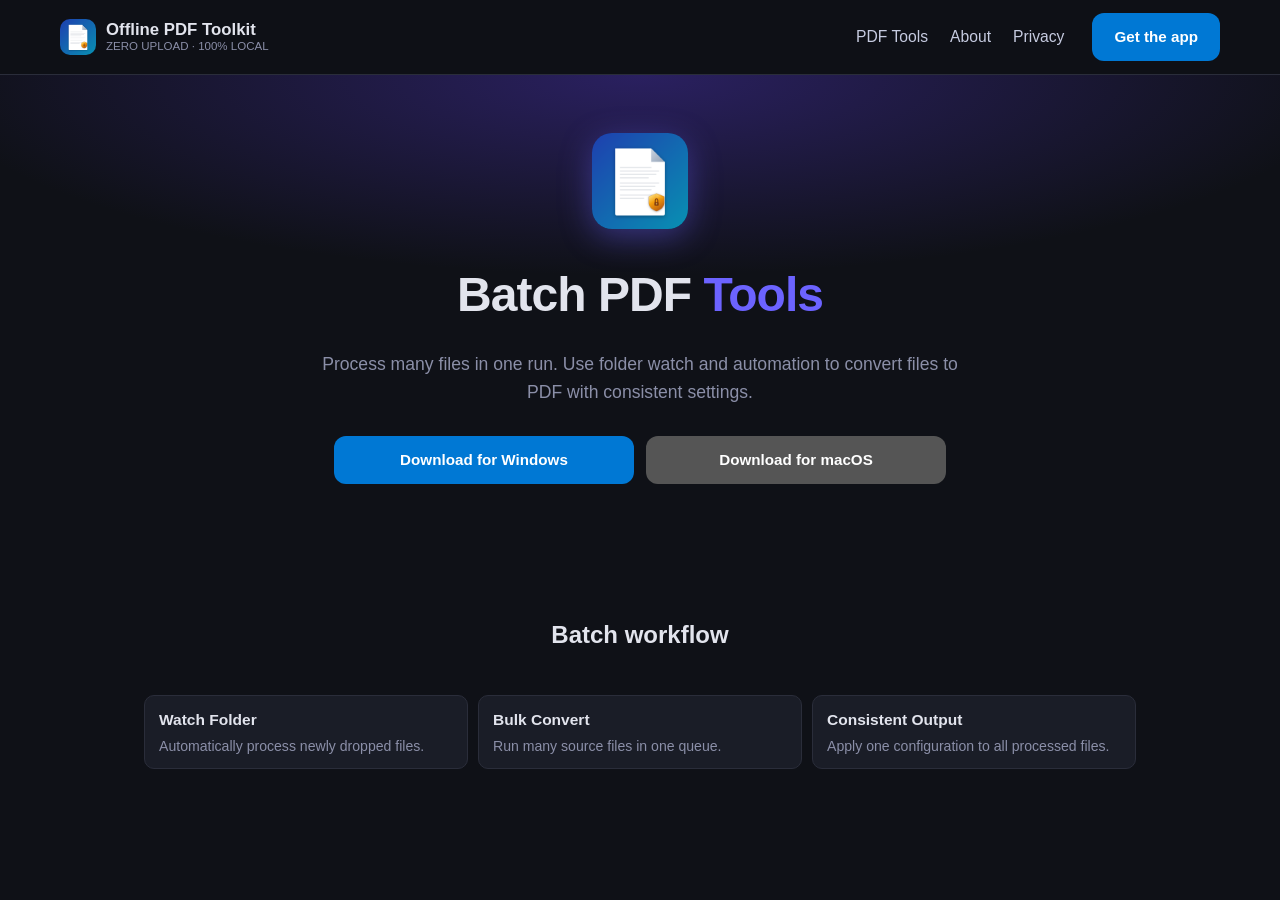
==== batch-pdf-tools/index.html @ 5101f6ba "Up to date" ====
<!DOCTYPE html>
<html lang="en">
<head>
  <meta charset="UTF-8" />
  <meta name="viewport" content="width=device-width, initial-scale=1.0" />
  <title>Batch PDF Tools Offline | Auto Convert and Bulk Processing</title>
  <meta name="description" content="Run batch PDF workflows offline. Watch folders, auto convert files, and process large document sets locally with consistent output settings." />
  <meta name="robots" content="index, follow, max-image-preview:large" />
  <link rel="canonical" href="https://offlinepdf.app/batch-pdf-tools/" />
  <link rel="alternate" hreflang="en" href="https://offlinepdf.app/batch-pdf-tools/" />
  <link rel="alternate" hreflang="x-default" href="https://offlinepdf.app/batch-pdf-tools/" />
  <meta property="og:type" content="website" />
  <meta property="og:title" content="Batch PDF Tools Offline" />
  <meta property="og:description" content="Automate bulk PDF workflows with local processing and folder watch." />
  <meta property="og:url" content="https://offlinepdf.app/batch-pdf-tools/" />
  <meta property="og:image" content="https://offlinepdf.app/assets/screenshots/pic-raw-1.png" />
  <link rel="icon" href="../assets/icon.png" />
  <link rel="stylesheet" href="../assets/style.css" />
</head>
<body>
  <header class="site-header"><div class="site-header__inner"><a class="brand" href="/"><img src="../assets/icon.png" alt="Offline PDF Toolkit" /><span class="brand__text"><strong>Offline PDF Toolkit</strong><small>ZERO UPLOAD · 100% LOCAL</small></span></a><nav class="nav-links"><a href="../#tools">PDF Tools</a><a href="../support/">About</a><a href="../privacy/">Privacy</a></nav><a class="btn btn--win header-cta smart-store-link" href="https://apps.microsoft.com/detail/9N2R3LXXJN6P" data-win-url="https://apps.microsoft.com/detail/9N2R3LXXJN6P" data-mac-url="https://apps.apple.com/app/offline-pdf-toolkit/id6761170707" target="_blank" rel="noopener noreferrer">Get the app</a></div></header>
  <section class="hero"><img class="hero__icon" src="../assets/icon.png" alt="Offline PDF Toolkit icon" loading="lazy" /><h1 class="hero__title">Batch PDF <span>Tools</span></h1><p class="hero__sub">Process many files in one run. Use folder watch and automation to convert files to PDF with consistent settings.</p><div class="download-group" id="download"><a class="btn btn--win" href="https://apps.microsoft.com/detail/9N2R3LXXJN6P" target="_blank" rel="noopener noreferrer">Download for Windows</a><a class="btn btn--mac" href="https://apps.apple.com/app/offline-pdf-toolkit/id6761170707" target="_blank" rel="noopener noreferrer">Download for macOS</a></div></section>
  <section class="section"><h2 class="section__title">Batch workflow</h2><div class="tools-grid"><article class="tool-item"><h4>Watch Folder</h4><p>Automatically process newly dropped files.</p></article><article class="tool-item"><h4>Bulk Convert</h4><p>Run many source files in one queue.</p></article><article class="tool-item"><h4>Consistent Output</h4><p>Apply one configuration to all processed files.</p></article></div></section>
</body>
</html>
---- assets/style.css ----
*, *::before, *::after { box-sizing: border-box; margin: 0; padding: 0; }

:root {
  --bg:        #0f1117;
  --surface:   #1a1d27;
  --border:    #2a2d3a;
  --accent:    #6c63ff;
  --accent-h:  #5a52e0;
  --text:      #e2e4ed;
  --muted:     #8b8fa8;
  --win:       #0078d4;
  --mac:       #555;
  --linux:     #e95420;
  --coffee:    #ff5e5b;
}

html { scroll-behavior: smooth; }

body {
  font-family: -apple-system, BlinkMacSystemFont, 'Segoe UI', Roboto, sans-serif;
  background: var(--bg);
  color: var(--text);
  line-height: 1.6;
  min-height: 100vh;
}

a { color: inherit; }

.site-header {
  position: sticky;
  top: 0;
  z-index: 50;
  border-bottom: 1px solid var(--border);
  background: rgba(15, 17, 23, 0.92);
  backdrop-filter: blur(8px);
}

.site-header__inner {
  max-width: 1200px;
  margin: 0 auto;
  height: 74px;
  padding: 0 20px;
  display: flex;
  align-items: center;
  gap: 18px;
}

.brand {
  display: flex;
  align-items: center;
  gap: 10px;
  text-decoration: none;
}

.brand img {
  width: 36px;
  height: 36px;
  border-radius: 10px;
}

.brand__text {
  display: grid;
  line-height: 1.12;
}

.brand__text strong {
  font-size: 1.05rem;
}

.brand__text small {
  font-size: 0.72rem;
  color: var(--muted);
}

.nav-links {
  margin-left: auto;
  display: flex;
  align-items: center;
  gap: 22px;
}

.nav-links a {
  text-decoration: none;
  color: #c6cbe0;
  font-size: 0.98rem;
}

.header-cta {
  margin-left: 10px;
  width: auto;
  padding: 10px 16px;
}

/* ── Hero ───────────────────────────────────────────────── */
.hero {
  display: flex;
  flex-direction: column;
  align-items: center;
  text-align: center;
  padding: 58px 24px 52px;
  background: radial-gradient(ellipse 80% 60% at 50% 0%, #2a2060 0%, transparent 70%);
}

.hero__icon {
  width: 96px;
  height: 96px;
  border-radius: 20px;
  margin-bottom: 28px;
  box-shadow: 0 8px 32px rgba(108, 99, 255, 0.4);
}

.hero__title {
  font-size: clamp(2rem, 5vw, 3rem);
  font-weight: 700;
  letter-spacing: -0.02em;
  margin-bottom: 16px;
}

.hero__title span { color: var(--accent); }

.hero__sub {
  font-size: 1.1rem;
  color: var(--muted);
  max-width: 640px;
  margin-bottom: 30px;
}

/* ── Download buttons ───────────────────────────────────── */
.download-group {
  display: flex;
  flex-wrap: wrap;
  gap: 12px;
  justify-content: center;
  margin-bottom: 16px;
}

.download-group .btn {
  width: 300px;
  justify-content: center;
  white-space: nowrap;
}

.btn {
  display: inline-flex;
  align-items: center;
  gap: 8px;
  padding: 12px 22px;
  border-radius: 12px;
  font-size: 0.95rem;
  font-weight: 600;
  text-decoration: none;
  transition: opacity 0.15s, transform 0.15s;
  border: none;
  cursor: pointer;
}

.btn:hover { opacity: 0.85; transform: translateY(-1px); }
.btn:active { transform: translateY(0); }

.btn--win   { background: var(--win);    color: #fff; }
.btn--mac   { background: var(--mac);    color: #fff; }
.btn--linux { background: var(--linux);  color: #fff; }
.btn--coffee { background: var(--coffee); color: #fff; }
.btn--ghost {
  background: transparent;
  color: var(--muted);
  border: 1px solid var(--border);
}

.btn svg { flex-shrink: 0; }

.download-note {
  font-size: 0.82rem;
  color: var(--muted);
}

.hero__chips {
  margin-top: 14px;
  display: flex;
  flex-wrap: wrap;
  gap: 8px;
  justify-content: center;
}

.chip {
  border: 1px solid var(--border);
  background: rgba(255, 255, 255, 0.03);
  border-radius: 999px;
  padding: 6px 12px;
  font-size: 0.78rem;
  color: #c6cbe0;
}

/* ── Features ───────────────────────────────────────────── */
.section {
  max-width: 1040px;
  margin: 0 auto;
  padding: 64px 24px;
}

.section--tight { padding-top: 30px; padding-bottom: 20px; }

.section__title {
  font-size: 1.5rem;
  font-weight: 700;
  text-align: center;
  margin-bottom: 40px;
}

.section__sub {
  max-width: 720px;
  margin: -24px auto 28px;
  text-align: center;
  color: var(--muted);
}

.tool-group-title {
  font-size: 1.05rem;
  margin: 16px 0 12px;
  color: #cfd5ea;
}

.tools-grid {
  display: grid;
  grid-template-columns: repeat(3, minmax(0, 1fr));
  gap: 10px;
}

.tool-item {
  border: 1px solid var(--border);
  background: var(--surface);
  border-radius: 10px;
  padding: 12px 14px;
  transition: transform 0.16s ease, border-color 0.16s ease, box-shadow 0.16s ease;
}

.tool-item:hover {
  transform: translateY(-2px);
  border-color: #3e4660;
  box-shadow: 0 8px 20px rgba(34, 76, 170, 0.18);
}

.tool-item h4 {
  font-size: 0.97rem;
  font-weight: 650;
  margin-bottom: 3px;
  display: flex;
  align-items: center;
  gap: 8px;
}

.tool-icon {
  display: inline-flex;
  align-items: center;
  justify-content: center;
  width: 22px;
  height: 22px;
  border-radius: 7px;
  font-size: 0.82rem;
  background: linear-gradient(145deg, #2a3350 0%, #212838 100%);
  color: #dce4ff;
  border: 1px solid #445072;
  flex: 0 0 22px;
  box-shadow: inset 0 1px 0 rgba(255, 255, 255, 0.08);
  transition: transform 0.16s ease, box-shadow 0.16s ease, border-color 0.16s ease;
}

.tool-item:hover .tool-icon {
  transform: translateY(-1px);
  border-color: #5f74ad;
  box-shadow:
    inset 0 1px 0 rgba(255, 255, 255, 0.16),
    0 4px 14px rgba(95, 116, 173, 0.35);
}

.tool-item p {
  font-size: 0.88rem;
  color: var(--muted);
  line-height: 1.45;
}


.privacy-strip {
  display: grid;
  grid-template-columns: repeat(3, minmax(0, 1fr));
  gap: 10px;
}

.privacy-item {
  border: 1px solid var(--border);
  background: var(--surface);
  border-radius: 10px;
  padding: 12px 14px;
}

.privacy-item strong {
  display: block;
  font-size: 0.95rem;
  margin-bottom: 3px;
}

.privacy-item span {
  color: var(--muted);
  font-size: 0.88rem;
}

.highlights {
  display: grid;
  gap: 12px;
}

.highlight {
  border: 1px solid var(--border);
  background: var(--surface);
  border-radius: 12px;
  padding: 14px 16px;
  display: grid;
  gap: 4px;
}

.highlight span {
  color: var(--muted);
  font-size: 0.92rem;
}

.shots {
  display: grid;
  grid-template-columns: repeat(5, minmax(0, 1fr));
  gap: 10px;
}

.shots img {
  width: 100%;
  height: 170px;
  object-fit: cover;
  border-radius: 10px;
  border: 1px solid var(--border);
  background: #0b0d12;
}

.shots a { display: block; line-height: 0; border-radius: 10px; }
.shots a:hover img { border-color: #4b5164; }
.shots a:focus-visible { outline: 2px solid var(--accent); outline-offset: 2px; }

.lightbox {
  position: fixed;
  inset: 0;
  background: rgba(10, 12, 18, 0.9);
  display: none;
  align-items: center;
  justify-content: center;
  padding: 24px;
  z-index: 9999;
}

.lightbox.is-open { display: flex; }

.lightbox img {
  max-width: min(1200px, 95vw);
  max-height: 90vh;
  object-fit: contain;
  border-radius: 10px;
  border: 1px solid #3b4154;
  box-shadow: 0 18px 60px rgba(0, 0, 0, 0.45);
}

.lightbox__close {
  position: absolute;
  top: 16px;
  right: 16px;
  width: 40px;
  height: 40px;
  border-radius: 999px;
  border: 1px solid #3b4154;
  background: rgba(20, 24, 34, 0.9);
  color: #e2e4ed;
  font-size: 24px;
  line-height: 1;
  cursor: pointer;
}

.proof {
  display: grid;
  gap: 12px;
  grid-template-columns: repeat(3, minmax(0, 1fr));
}

.proof__item {
  border: 1px solid var(--border);
  background: var(--surface);
  border-radius: 12px;
  padding: 14px 16px;
  display: grid;
  gap: 4px;
}

.proof__item span {
  color: var(--muted);
  font-size: 0.92rem;
}

.faq {
  display: grid;
  gap: 12px;
}

.faq details {
  border: 1px solid var(--border);
  background: var(--surface);
  border-radius: 12px;
  padding: 12px 14px;
}

.faq summary {
  cursor: pointer;
  font-weight: 600;
}

.faq p {
  margin-top: 8px;
  color: var(--muted);
}

.cta-final {
  text-align: center;
}

.cta-final p {
  color: var(--muted);
  margin-top: -20px;
  margin-bottom: 20px;
}

/* ── Download table ─────────────────────────────────────── */
.table-wrap { overflow-x: auto; }

table {
  width: 100%;
  border-collapse: collapse;
  font-size: 0.92rem;
}

th {
  text-align: left;
  padding: 10px 16px;
  color: var(--muted);
  font-weight: 500;
  border-bottom: 1px solid var(--border);
}

td {
  padding: 14px 16px;
  border-bottom: 1px solid var(--border);
  vertical-align: middle;
}

tr:last-child td { border-bottom: none; }

td code {
  background: #252836;
  padding: 2px 8px;
  border-radius: 5px;
  font-size: 0.85rem;
  font-family: 'Fira Code', 'Cascadia Code', monospace;
}

/* ── Support ────────────────────────────────────────────── */
.support {
  text-align: center;
  padding: 60px 24px;
  background: var(--surface);
  border-top: 1px solid var(--border);
}

.support p { color: var(--muted); margin-bottom: 20px; }

/* ── Footer ─────────────────────────────────────────────── */
footer {
  text-align: center;
  padding: 24px;
  font-size: 0.82rem;
  color: var(--muted);
  border-top: 1px solid var(--border);
}

footer a { color: var(--muted); text-decoration: underline; }

/* ── Divider ─────────────────────────────────────────────── */
hr { border: none; border-top: 1px solid var(--border); }

@media (max-width: 900px) {
  .brand__text small { display: none; }
  .nav-links { gap: 14px; }
}

@media (max-width: 700px) {
  .site-header__inner { height: 64px; padding: 0 14px; }
  .brand__text strong { font-size: 0.95rem; }
  .nav-links a { display: none; }
  .header-cta { margin-left: auto; }
  .tools-grid { grid-template-columns: repeat(2, minmax(0, 1fr)); }
  .privacy-strip { grid-template-columns: 1fr; }
}

@media (max-width: 480px) {
  .btn { width: 100%; justify-content: center; }
  .download-group { flex-direction: column; align-items: center; }
  .hero { padding-top: 56px; }
  .shots { grid-template-columns: 1fr 1fr; }
  .shots img { height: 120px; }
  .proof { grid-template-columns: 1fr; }
  .tools-grid { grid-template-columns: 1fr; }
  .privacy-strip { grid-template-columns: 1fr; }
}
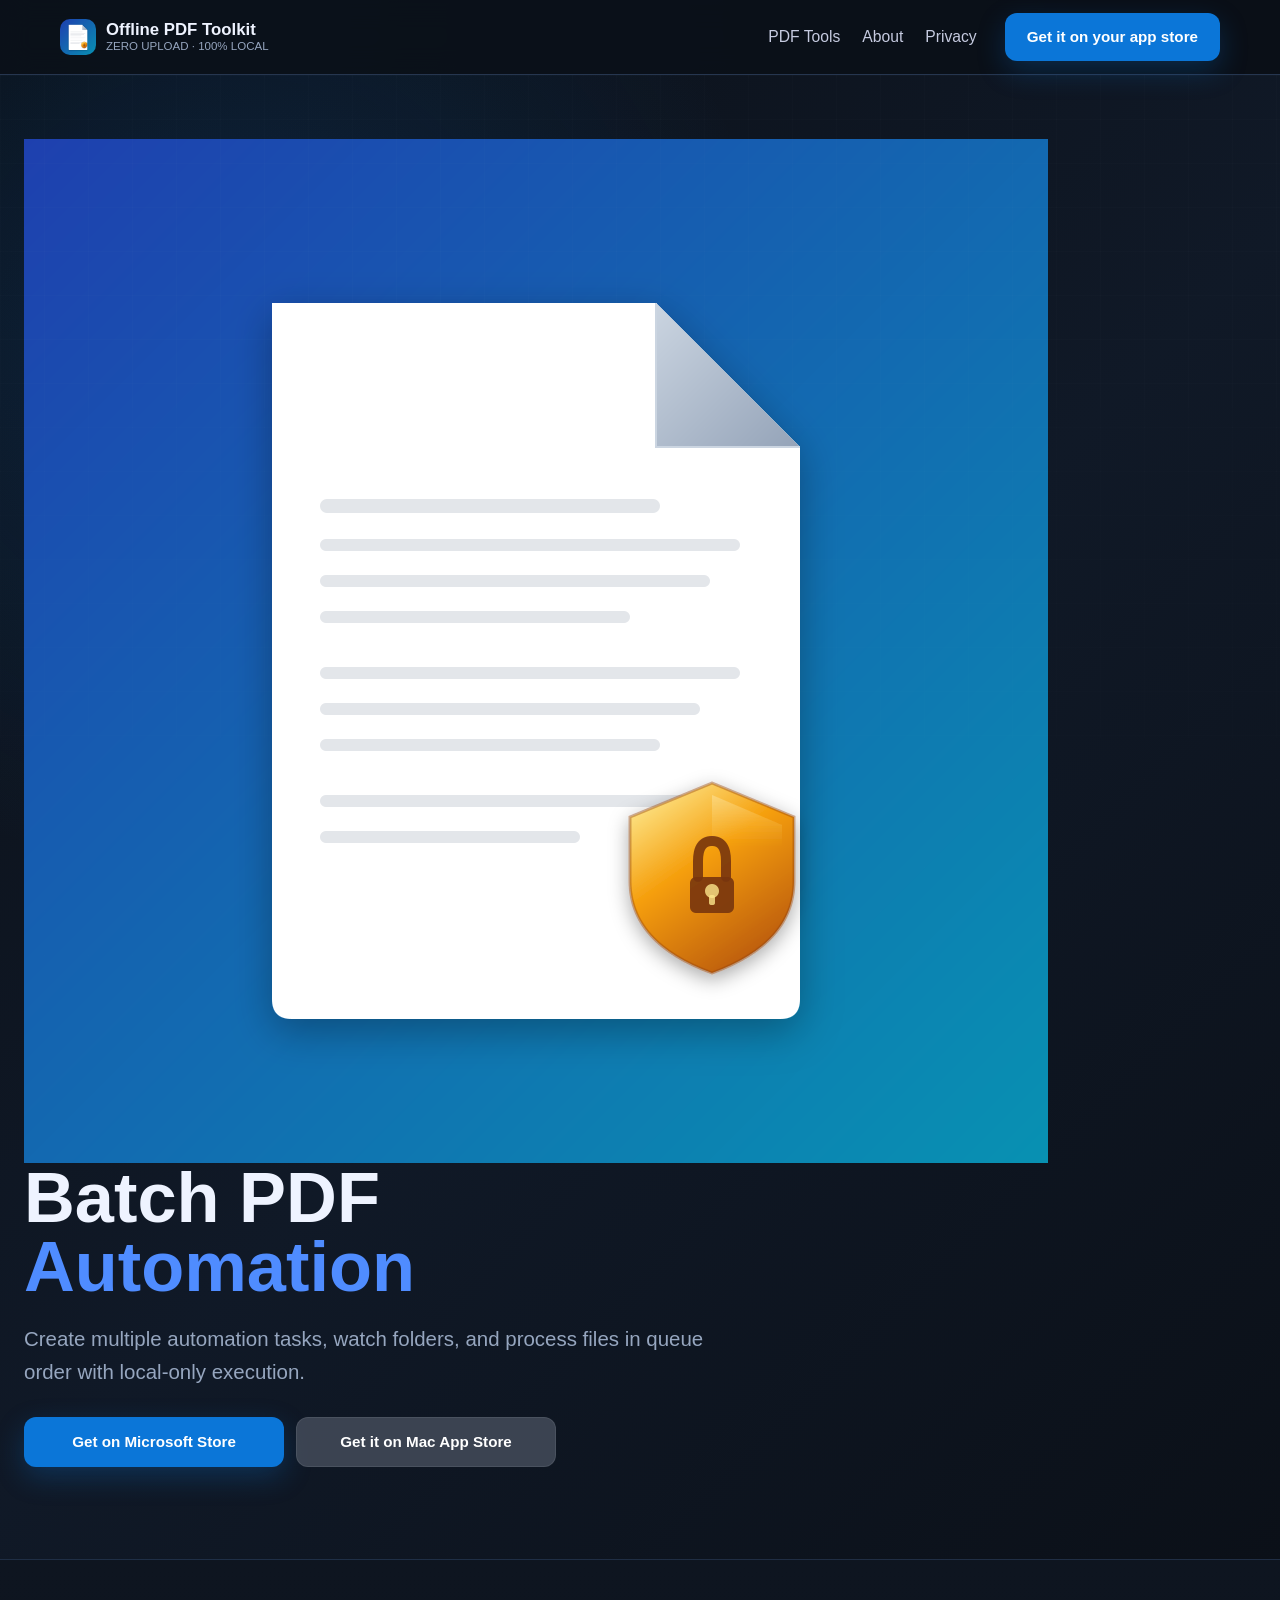
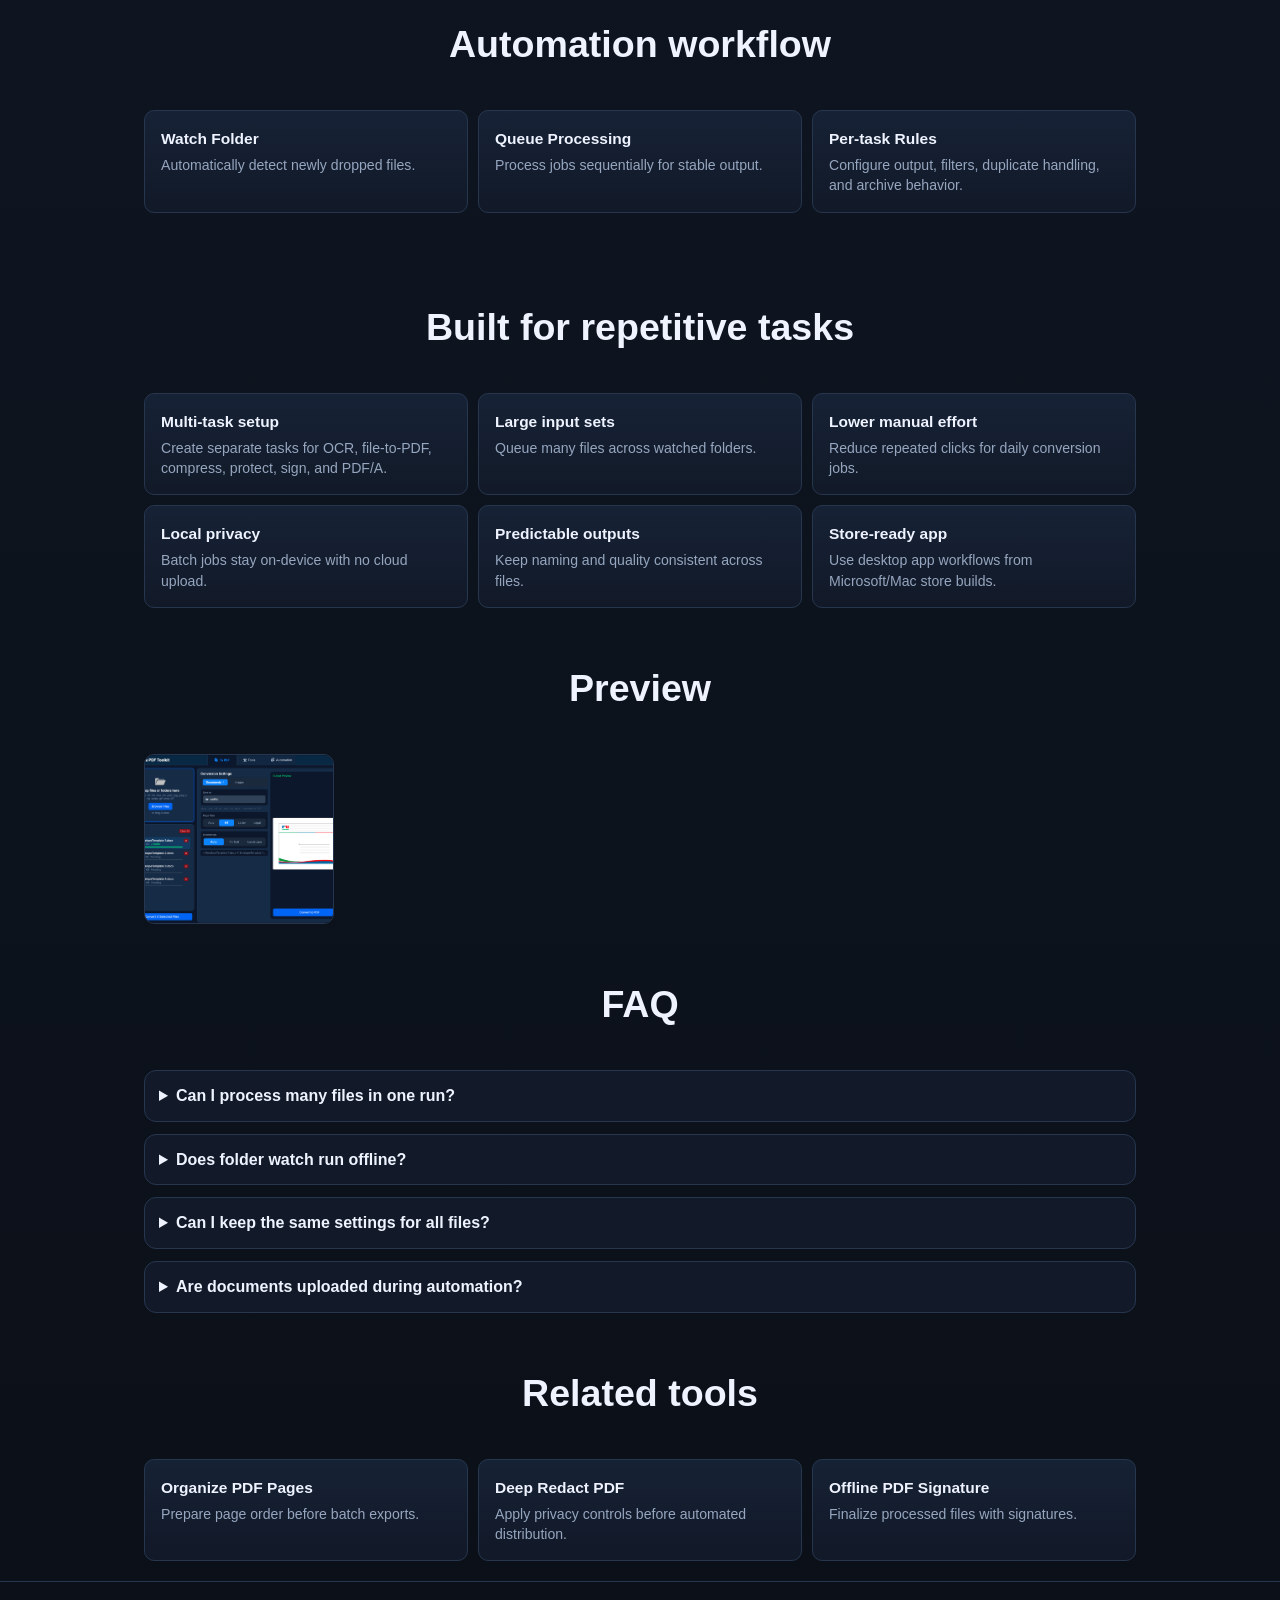
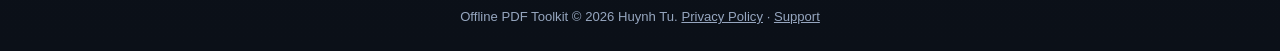
==== commit f4a2b090: "Up to date" ====
--- a/batch-pdf-tools/index.html
+++ b/batch-pdf-tools/index.html
@@ -3,23 +3,103 @@
 <head>
   <meta charset="UTF-8" />
   <meta name="viewport" content="width=device-width, initial-scale=1.0" />
-  <title>Batch PDF Tools Offline | Auto Convert and Bulk Processing</title>
-  <meta name="description" content="Run batch PDF workflows offline. Watch folders, auto convert files, and process large document sets locally with consistent output settings." />
+  <title>Batch PDF Automation Offline | Queue, Watch Folder, Multi-Task</title>
+  <meta name="description" content="Run offline PDF automation with multiple tasks, watch folders, queue processing, and consistent output rules." />
   <meta name="robots" content="index, follow, max-image-preview:large" />
   <link rel="canonical" href="https://offlinepdf.app/batch-pdf-tools/" />
   <link rel="alternate" hreflang="en" href="https://offlinepdf.app/batch-pdf-tools/" />
   <link rel="alternate" hreflang="x-default" href="https://offlinepdf.app/batch-pdf-tools/" />
   <meta property="og:type" content="website" />
-  <meta property="og:title" content="Batch PDF Tools Offline" />
-  <meta property="og:description" content="Automate bulk PDF workflows with local processing and folder watch." />
+  <meta property="og:title" content="Batch PDF Automation Offline" />
+  <meta property="og:description" content="Automate multi-task PDF workflows with local queue processing and folder watch." />
   <meta property="og:url" content="https://offlinepdf.app/batch-pdf-tools/" />
   <meta property="og:image" content="https://offlinepdf.app/assets/screenshots/pic-raw-1.png" />
+  <meta property="og:image:width" content="1200" />
+  <meta property="og:image:height" content="630" />
+  <meta name="twitter:card" content="summary_large_image" />
+  <meta name="twitter:title" content="Batch PDF Automation Offline" />
+  <meta name="twitter:description" content="Automate multi-task PDF workflows with local queue processing and folder watch." />
+  <meta name="twitter:image" content="https://offlinepdf.app/assets/screenshots/pic-raw-1.png" />
   <link rel="icon" href="../assets/icon.png" />
+  <link rel="apple-touch-icon" href="../assets/icon.png" />
   <link rel="stylesheet" href="../assets/style.css" />
+
+  <script type="application/ld+json">
+    {
+      "@context": "https://schema.org",
+      "@type": "FAQPage",
+      "mainEntity": [
+        {"@type":"Question","name":"Can I process many files in one run?","acceptedAnswer":{"@type":"Answer","text":"Yes. Automation can process multiple files in one queue."}},
+        {"@type":"Question","name":"Does folder watch run offline?","acceptedAnswer":{"@type":"Answer","text":"Yes. Folder watch and processing run locally on your device."}},
+        {"@type":"Question","name":"Can I keep the same settings for all files?","acceptedAnswer":{"@type":"Answer","text":"Yes. You can apply one output configuration to all files in a batch."}},
+        {"@type":"Question","name":"Are documents uploaded during automation?","acceptedAnswer":{"@type":"Answer","text":"No. Files are processed locally without upload."}}
+      ]
+    }
+  </script>
 </head>
 <body>
-  <header class="site-header"><div class="site-header__inner"><a class="brand" href="/"><img src="../assets/icon.png" alt="Offline PDF Toolkit" /><span class="brand__text"><strong>Offline PDF Toolkit</strong><small>ZERO UPLOAD · 100% LOCAL</small></span></a><nav class="nav-links"><a href="../#tools">PDF Tools</a><a href="../support/">About</a><a href="../privacy/">Privacy</a></nav><a class="btn btn--win header-cta smart-store-link" href="https://apps.microsoft.com/detail/9N2R3LXXJN6P" data-win-url="https://apps.microsoft.com/detail/9N2R3LXXJN6P" data-mac-url="https://apps.apple.com/app/offline-pdf-toolkit/id6761170707" target="_blank" rel="noopener noreferrer">Get the app</a></div></header>
-  <section class="hero"><img class="hero__icon" src="../assets/icon.png" alt="Offline PDF Toolkit icon" loading="lazy" /><h1 class="hero__title">Batch PDF <span>Tools</span></h1><p class="hero__sub">Process many files in one run. Use folder watch and automation to convert files to PDF with consistent settings.</p><div class="download-group" id="download"><a class="btn btn--win" href="https://apps.microsoft.com/detail/9N2R3LXXJN6P" target="_blank" rel="noopener noreferrer">Download for Windows</a><a class="btn btn--mac" href="https://apps.apple.com/app/offline-pdf-toolkit/id6761170707" target="_blank" rel="noopener noreferrer">Download for macOS</a></div></section>
-  <section class="section"><h2 class="section__title">Batch workflow</h2><div class="tools-grid"><article class="tool-item"><h4>Watch Folder</h4><p>Automatically process newly dropped files.</p></article><article class="tool-item"><h4>Bulk Convert</h4><p>Run many source files in one queue.</p></article><article class="tool-item"><h4>Consistent Output</h4><p>Apply one configuration to all processed files.</p></article></div></section>
+  <header class="site-header"><div class="site-header__inner"><a class="brand" href="/"><img src="../assets/icon.png" alt="Offline PDF Toolkit" /><span class="brand__text"><strong>Offline PDF Toolkit</strong><small>ZERO UPLOAD · 100% LOCAL</small></span></a><nav class="nav-links"><a href="../#tools">PDF Tools</a><a href="../support/">About</a><a href="../privacy/">Privacy</a></nav><a class="btn btn--win header-cta smart-store-link" href="https://apps.microsoft.com/detail/9N2R3LXXJN6P" data-win-url="https://apps.microsoft.com/detail/9N2R3LXXJN6P" data-mac-url="https://apps.apple.com/app/offline-pdf-toolkit/id6761170707" target="_blank" rel="noopener noreferrer">Get it on your app store</a></div></header>
+  <section class="hero"><img class="hero__icon" src="../assets/icon.png" alt="Offline PDF Toolkit icon" loading="lazy" /><h1 class="hero__title">Batch PDF <span>Automation</span></h1><p class="hero__sub">Create multiple automation tasks, watch folders, and process files in queue order with local-only execution.</p><div class="download-group" id="download"><a class="btn btn--win" href="https://apps.microsoft.com/detail/9N2R3LXXJN6P" target="_blank" rel="noopener noreferrer">Get on Microsoft Store</a><a class="btn btn--mac" href="https://apps.apple.com/app/offline-pdf-toolkit/id6761170707" target="_blank" rel="noopener noreferrer">Get it on Mac App Store</a></div></section>
+  <section class="section"><h2 class="section__title">Automation workflow</h2><div class="tools-grid"><article class="tool-item"><h4>Watch Folder</h4><p>Automatically detect newly dropped files.</p></article><article class="tool-item"><h4>Queue Processing</h4><p>Process jobs sequentially for stable output.</p></article><article class="tool-item"><h4>Per-task Rules</h4><p>Configure output, filters, duplicate handling, and archive behavior.</p></article></div></section>
+
+  <section class="section section--tight">
+    <h2 class="section__title">Built for repetitive tasks</h2>
+    <div class="tools-grid">
+      <article class="tool-item"><h4>Multi-task setup</h4><p>Create separate tasks for OCR, file-to-PDF, compress, protect, sign, and PDF/A.</p></article>
+      <article class="tool-item"><h4>Large input sets</h4><p>Queue many files across watched folders.</p></article>
+      <article class="tool-item"><h4>Lower manual effort</h4><p>Reduce repeated clicks for daily conversion jobs.</p></article>
+      <article class="tool-item"><h4>Local privacy</h4><p>Batch jobs stay on-device with no cloud upload.</p></article>
+      <article class="tool-item"><h4>Predictable outputs</h4><p>Keep naming and quality consistent across files.</p></article>
+      <article class="tool-item"><h4>Store-ready app</h4><p>Use desktop app workflows from Microsoft/Mac store builds.</p></article>
+    </div>
+  </section>
+
+  <section class="section section--tight">
+    <h2 class="section__title">Preview</h2>
+    <div class="shots">
+      <a href="../assets/screenshots/pic-raw-1.png"><img src="../assets/screenshots/pic-raw-1.png" alt="Batch conversion workflow preview" loading="lazy" /></a>
+    </div>
+  </section>
+
+  <section class="section section--tight">
+    <h2 class="section__title">FAQ</h2>
+    <div class="faq">
+      <details><summary>Can I process many files in one run?</summary><p>Yes. Batch mode processes multiple files with one workflow.</p></details>
+      <details><summary>Does folder watch run offline?</summary><p>Yes. Folder watch and processing run locally on your device.</p></details>
+      <details><summary>Can I keep the same settings for all files?</summary><p>Yes. You can apply one output configuration to all files in a batch.</p></details>
+      <details><summary>Are documents uploaded during automation?</summary><p>No. Files are processed locally without upload.</p></details>
+    </div>
+  </section>
+
+  <section class="section section--tight">
+    <h2 class="section__title">Related tools</h2>
+    <div class="tools-grid">
+      <article class="tool-item"><h4><a href="../organize-pdf-pages/">Organize PDF Pages</a></h4><p>Prepare page order before batch exports.</p></article>
+      <article class="tool-item"><h4><a href="../deep-redact-pdf/">Deep Redact PDF</a></h4><p>Apply privacy controls before automated distribution.</p></article>
+      <article class="tool-item"><h4><a href="../offline-pdf-signature/">Offline PDF Signature</a></h4><p>Finalize processed files with signatures.</p></article>
+    </div>
+  </section>
+
+  <footer>
+    <p>
+      Offline PDF Toolkit &copy; 2026 Huynh Tu.
+      <a href="../privacy/">Privacy Policy</a>
+      &middot;
+      <a href="../support/">Support</a>
+    </p>
+  </footer>
+
+  <script>
+    (() => {
+      const smartStoreLinks = document.querySelectorAll('.smart-store-link');
+      const ua = navigator.userAgent || '';
+      const platform = navigator.platform || '';
+      const isMac = /Mac|iPhone|iPad|iPod/i.test(platform) || /Mac|iPhone|iPad|iPod/i.test(ua);
+      const selectedStoreUrl = isMac
+        ? 'https://apps.apple.com/app/offline-pdf-toolkit/id6761170707'
+        : 'https://apps.microsoft.com/detail/9N2R3LXXJN6P';
+      smartStoreLinks.forEach((link) => link.setAttribute('href', selectedStoreUrl));
+    })();
+  </script>
 </body>
 </html>
--- a/assets/style.css
+++ b/assets/style.css
@@ -1,15 +1,16 @@
 *, *::before, *::after { box-sizing: border-box; margin: 0; padding: 0; }
 
 :root {
-  --bg:        #0f1117;
-  --surface:   #1a1d27;
-  --border:    #2a2d3a;
-  --accent:    #6c63ff;
-  --accent-h:  #5a52e0;
-  --text:      #e2e4ed;
-  --muted:     #8b8fa8;
-  --win:       #0078d4;
-  --mac:       #555;
+  --bg:        #0b1018;
+  --surface:   #121a29;
+  --surface-2: #172338;
+  --border:    #26364f;
+  --accent:    #4f8cff;
+  --accent-h:  #2f72e8;
+  --text:      #eef3ff;
+  --muted:     #96a6bf;
+  --win:       #0b76d8;
+  --mac:       #3f4856;
   --linux:     #e95420;
   --coffee:    #ff5e5b;
 }
@@ -18,7 +19,9 @@
 
 body {
   font-family: -apple-system, BlinkMacSystemFont, 'Segoe UI', Roboto, sans-serif;
-  background: var(--bg);
+  background:
+    radial-gradient(circle at 18% 0%, rgba(43, 94, 160, 0.22), transparent 30%),
+    linear-gradient(180deg, #0b1018 0%, #0e1520 48%, #0b1018 100%);
   color: var(--text);
   line-height: 1.6;
   min-height: 100vh;
@@ -31,8 +34,8 @@
   top: 0;
   z-index: 50;
   border-bottom: 1px solid var(--border);
-  background: rgba(15, 17, 23, 0.92);
-  backdrop-filter: blur(8px);
+  background: rgba(11, 16, 24, 0.9);
+  backdrop-filter: blur(14px);
 }
 
 .site-header__inner {
@@ -93,36 +96,136 @@
 
 /* ── Hero ───────────────────────────────────────────────── */
 .hero {
+  position: relative;
+  overflow: hidden;
+  min-height: calc(92vh - 74px);
+  display: grid;
+  align-items: center;
+  padding: 64px 24px 76px;
+  border-bottom: 1px solid rgba(38, 54, 79, 0.75);
+  background:
+    radial-gradient(circle at 18% 18%, rgba(11, 118, 216, 0.18), transparent 34%),
+    linear-gradient(135deg, #0b1018 0%, #101927 52%, #0b1018 100%);
+}
+
+.hero::before {
+  content: "";
+  position: absolute;
+  inset: 0;
+  background:
+    linear-gradient(rgba(255, 255, 255, 0.018) 1px, transparent 1px),
+    linear-gradient(90deg, rgba(255, 255, 255, 0.018) 1px, transparent 1px);
+  background-size: 44px 44px;
+  mask-image: linear-gradient(180deg, rgba(0, 0, 0, 0.7), transparent 78%);
+  z-index: 1;
+}
+
+.hero__content {
+  position: relative;
+  z-index: 2;
+  width: min(1220px, 100%);
+  margin: 0 auto;
+  display: grid;
+  grid-template-columns: minmax(420px, 0.9fr) minmax(520px, 1.1fr);
+  gap: 48px;
+  align-items: center;
+}
+
+.hero__copy {
+  display: grid;
+  justify-items: start;
+  text-align: left;
+}
+
+.hero__eyebrow {
+  margin-bottom: 16px;
+  color: #84c5ff;
+  font-size: 0.82rem;
+  font-weight: 750;
+  letter-spacing: 0.12em;
+  text-transform: uppercase;
+}
+
+.hero__title {
+  max-width: 760px;
+  font-size: clamp(3rem, 5.5vw, 5.2rem);
+  line-height: 0.98;
+  font-weight: 780;
+  letter-spacing: 0;
+  margin-bottom: 22px;
+}
+
+.hero__title span { color: var(--accent); }
+
+.hero__sub {
+  font-size: clamp(1.08rem, 1.6vw, 1.32rem);
+  color: var(--muted);
+  max-width: 680px;
+  margin-bottom: 28px;
+}
+
+.hero__visual {
+  position: relative;
   display: flex;
-  flex-direction: column;
-  align-items: center;
-  text-align: center;
-  padding: 58px 24px 52px;
-  background: radial-gradient(ellipse 80% 60% at 50% 0%, #2a2060 0%, transparent 70%);
-}
-
-.hero__icon {
-  width: 96px;
-  height: 96px;
+  justify-content: flex-end;
+  align-items: center;
+  perspective: 1400px;
+}
+
+.hero__visual::after {
+  content: "";
+  position: absolute;
+  left: 15%;
+  right: 1%;
+  bottom: 0;
+  height: 28%;
+  z-index: -1;
+  border-radius: 50%;
+  background: radial-gradient(ellipse at center, rgba(48, 112, 210, 0.22), transparent 68%);
+  filter: blur(28px);
+}
+
+.hero__frame {
+  position: relative;
+  width: min(800px, 100%);
+  border: 1px solid rgba(99, 132, 184, 0.48);
   border-radius: 20px;
-  margin-bottom: 28px;
-  box-shadow: 0 8px 32px rgba(108, 99, 255, 0.4);
-}
-
-.hero__title {
-  font-size: clamp(2rem, 5vw, 3rem);
-  font-weight: 700;
-  letter-spacing: -0.02em;
-  margin-bottom: 16px;
-}
-
-.hero__title span { color: var(--accent); }
-
-.hero__sub {
-  font-size: 1.1rem;
-  color: var(--muted);
-  max-width: 640px;
-  margin-bottom: 30px;
+  padding: 10px;
+  background:
+    linear-gradient(180deg, rgba(27, 42, 64, 0.92), rgba(11, 16, 24, 0.96)),
+    #0b1018;
+  box-shadow:
+    0 38px 90px rgba(0, 0, 0, 0.5),
+    0 14px 36px rgba(41, 105, 190, 0.14),
+    -18px 24px 70px rgba(0, 0, 0, 0.34),
+    0 0 0 1px rgba(255, 255, 255, 0.04) inset;
+  transform: rotateY(-7deg) rotateX(3deg) translateZ(0);
+  transform-origin: center right;
+}
+
+.hero__frame::before {
+  content: "";
+  display: block;
+  height: 28px;
+  margin: -2px -2px 10px;
+  border-radius: 12px 12px 8px 8px;
+  background:
+    radial-gradient(circle at 18px 14px, #ff6158 0 4px, transparent 4.5px),
+    radial-gradient(circle at 34px 14px, #ffbd2e 0 4px, transparent 4.5px),
+    radial-gradient(circle at 50px 14px, #28c840 0 4px, transparent 4.5px),
+    linear-gradient(180deg, rgba(76, 92, 119, 0.42), rgba(35, 48, 68, 0.22));
+  border: 1px solid rgba(111, 143, 190, 0.18);
+}
+
+.hero__frame img {
+  display: block;
+  width: 100%;
+  aspect-ratio: 16 / 10.2;
+  object-fit: cover;
+  object-position: left top;
+  border-radius: 12px;
+  border: 1px solid rgba(61, 84, 120, 0.72);
+  filter: saturate(1.04) contrast(1.03);
 }
 
 /* ── Download buttons ───────────────────────────────────── */
@@ -130,12 +233,13 @@
   display: flex;
   flex-wrap: wrap;
   gap: 12px;
-  justify-content: center;
+  justify-content: flex-start;
   margin-bottom: 16px;
 }
 
 .download-group .btn {
-  width: 300px;
+  min-width: 260px;
+  width: auto;
   justify-content: center;
   white-space: nowrap;
 }
@@ -149,16 +253,16 @@
   font-size: 0.95rem;
   font-weight: 600;
   text-decoration: none;
-  transition: opacity 0.15s, transform 0.15s;
+  transition: opacity 0.15s, transform 0.15s, box-shadow 0.15s, border-color 0.15s;
   border: none;
   cursor: pointer;
 }
 
-.btn:hover { opacity: 0.85; transform: translateY(-1px); }
+.btn:hover { opacity: 0.95; transform: translateY(-1px); }
 .btn:active { transform: translateY(0); }
 
-.btn--win   { background: var(--win);    color: #fff; }
-.btn--mac   { background: var(--mac);    color: #fff; }
+.btn--win   { background: var(--win); color: #fff; box-shadow: 0 10px 28px rgba(11, 118, 216, 0.26); }
+.btn--mac   { background: rgba(63, 72, 86, 0.92); color: #fff; border: 1px solid rgba(255, 255, 255, 0.08); }
 .btn--linux { background: var(--linux);  color: #fff; }
 .btn--coffee { background: var(--coffee); color: #fff; }
 .btn--ghost {
@@ -179,12 +283,13 @@
   display: flex;
   flex-wrap: wrap;
   gap: 8px;
-  justify-content: center;
+  justify-content: flex-start;
 }
 
 .chip {
   border: 1px solid var(--border);
-  background: rgba(255, 255, 255, 0.03);
+  background: rgba(18, 26, 41, 0.72);
+  backdrop-filter: blur(8px);
   border-radius: 999px;
   padding: 6px 12px;
   font-size: 0.78rem;
@@ -195,16 +300,17 @@
 .section {
   max-width: 1040px;
   margin: 0 auto;
-  padding: 64px 24px;
+  padding: 54px 24px;
 }
 
 .section--tight { padding-top: 30px; padding-bottom: 20px; }
 
 .section__title {
-  font-size: 1.5rem;
+  font-size: clamp(1.7rem, 3vw, 2.35rem);
   font-weight: 700;
   text-align: center;
-  margin-bottom: 40px;
+  margin-bottom: 36px;
+  letter-spacing: 0;
 }
 
 .section__sub {
@@ -216,8 +322,123 @@
 
 .tool-group-title {
   font-size: 1.05rem;
-  margin: 16px 0 12px;
+  margin: 22px 0 12px;
   color: #cfd5ea;
+}
+
+.tool-showcases {
+  display: grid;
+  gap: 22px;
+  margin-top: 34px;
+}
+
+.tool-showcase {
+  display: grid;
+  grid-template-columns: minmax(0, 0.95fr) minmax(360px, 1.05fr);
+  align-items: center;
+  gap: 28px;
+  padding: 22px;
+  border: 1px solid var(--border);
+  border-radius: 20px;
+  background:
+    radial-gradient(circle at 84% 16%, rgba(25, 118, 210, 0.16), transparent 38%),
+    linear-gradient(180deg, rgba(19, 38, 64, 0.72), rgba(12, 18, 31, 0.92));
+  box-shadow:
+    inset 0 1px 0 rgba(255, 255, 255, 0.04),
+    0 22px 70px rgba(0, 0, 0, 0.22);
+  overflow: hidden;
+}
+
+.tool-showcase__content {
+  min-width: 0;
+}
+
+.tool-showcase__eyebrow {
+  display: inline-flex;
+  align-items: center;
+  gap: 8px;
+  margin-bottom: 12px;
+  color: #8cc8ff;
+  font-size: 0.78rem;
+  font-weight: 800;
+  letter-spacing: 0.12em;
+  text-transform: uppercase;
+}
+
+.tool-showcase h3 {
+  max-width: 560px;
+  margin: 0 0 10px;
+  font-size: clamp(1.35rem, 2.5vw, 2.05rem);
+  line-height: 1.08;
+  letter-spacing: 0;
+}
+
+.tool-showcase__content > p {
+  max-width: 560px;
+  margin: 0;
+  color: var(--muted);
+  font-size: 1rem;
+  line-height: 1.55;
+}
+
+.tool-list {
+  display: grid;
+  grid-template-columns: repeat(2, minmax(0, 1fr));
+  gap: 10px;
+  margin-top: 20px;
+}
+
+.tool-list .tool-item {
+  padding: 14px;
+}
+
+.tool-list .tool-item--wide {
+  grid-column: 1 / -1;
+}
+
+.tool-shot {
+  position: relative;
+  display: block;
+  min-width: 0;
+  padding: 10px;
+  border: 1px solid rgba(96, 165, 250, 0.26);
+  border-radius: 18px;
+  background:
+    linear-gradient(180deg, rgba(44, 63, 91, 0.88), rgba(10, 16, 28, 0.95));
+  box-shadow:
+    0 24px 70px rgba(5, 12, 24, 0.48),
+    0 0 0 1px rgba(255, 255, 255, 0.03) inset;
+  transform: perspective(950px) rotateY(-4deg) rotateX(1.5deg);
+  transform-origin: center right;
+  transition: transform 0.22s ease, border-color 0.22s ease, box-shadow 0.22s ease;
+}
+
+.tool-shot::before {
+  content: "";
+  display: block;
+  height: 24px;
+  margin-bottom: 8px;
+  border-radius: 10px 10px 6px 6px;
+  background:
+    radial-gradient(circle at 16px 50%, #ff5f57 0 5px, transparent 6px),
+    radial-gradient(circle at 34px 50%, #febc2e 0 5px, transparent 6px),
+    radial-gradient(circle at 52px 50%, #28c840 0 5px, transparent 6px),
+    linear-gradient(180deg, rgba(63, 82, 116, 0.75), rgba(27, 40, 61, 0.78));
+}
+
+.tool-shot:hover {
+  transform: perspective(950px) rotateY(-2deg) rotateX(0deg) translateY(-2px);
+  border-color: rgba(96, 165, 250, 0.5);
+  box-shadow:
+    0 28px 84px rgba(5, 12, 24, 0.58),
+    0 0 40px rgba(59, 130, 246, 0.12);
+}
+
+.tool-shot img {
+  display: block;
+  width: 100%;
+  border-radius: 12px;
+  border: 1px solid rgba(255, 255, 255, 0.06);
 }
 
 .tools-grid {
@@ -226,18 +447,22 @@
   gap: 10px;
 }
 
+.tools-grid--four {
+  grid-template-columns: repeat(4, minmax(0, 1fr));
+}
+
 .tool-item {
   border: 1px solid var(--border);
-  background: var(--surface);
+  background: linear-gradient(180deg, rgba(23, 35, 56, 0.9), rgba(18, 26, 41, 0.92));
   border-radius: 10px;
-  padding: 12px 14px;
+  padding: 16px 16px;
   transition: transform 0.16s ease, border-color 0.16s ease, box-shadow 0.16s ease;
 }
 
 .tool-item:hover {
   transform: translateY(-2px);
   border-color: #3e4660;
-  box-shadow: 0 8px 20px rgba(34, 76, 170, 0.18);
+  box-shadow: 0 12px 28px rgba(34, 76, 170, 0.18);
 }
 
 .tool-item h4 {
@@ -247,6 +472,16 @@
   display: flex;
   align-items: center;
   gap: 8px;
+}
+
+.tool-item h4 a {
+  color: inherit;
+  text-decoration: none;
+}
+
+.tool-item h4 a:hover {
+  text-decoration: underline;
+  text-underline-offset: 2px;
 }
 
 .tool-icon {
@@ -491,6 +726,35 @@
 @media (max-width: 900px) {
   .brand__text small { display: none; }
   .nav-links { gap: 14px; }
+  .hero {
+    min-height: auto;
+    padding: 64px 20px 72px;
+  }
+  .hero__content {
+    grid-template-columns: 1fr;
+    gap: 34px;
+  }
+  .hero__copy {
+    justify-items: center;
+    text-align: center;
+  }
+  .download-group,
+  .hero__chips {
+    justify-content: center;
+  }
+  .hero__visual {
+    max-width: 760px;
+    min-height: auto;
+    width: 100%;
+    margin: 0 auto;
+    justify-content: center;
+    perspective: none;
+  }
+  .hero__visual::after { display: none; }
+  .hero__frame {
+    margin: 0 auto;
+    transform: none;
+  }
 }
 
 @media (max-width: 700px) {
@@ -498,17 +762,50 @@
   .brand__text strong { font-size: 0.95rem; }
   .nav-links a { display: none; }
   .header-cta { margin-left: auto; }
+  .tool-showcase {
+    grid-template-columns: 1fr;
+    gap: 20px;
+    padding: 18px;
+  }
+  .tool-shot {
+    transform: none;
+  }
   .tools-grid { grid-template-columns: repeat(2, minmax(0, 1fr)); }
+  .tools-grid--four { grid-template-columns: repeat(2, minmax(0, 1fr)); }
   .privacy-strip { grid-template-columns: 1fr; }
 }
 
 @media (max-width: 480px) {
   .btn { width: 100%; justify-content: center; }
   .download-group { flex-direction: column; align-items: center; }
-  .hero { padding-top: 56px; }
+  .hero {
+    padding-top: 44px;
+    padding-bottom: 54px;
+  }
+  .hero__title {
+    font-size: clamp(2.35rem, 13vw, 3.2rem);
+  }
+  .hero__sub {
+    font-size: 1rem;
+  }
+  .hero__frame {
+    padding: 8px;
+    border-radius: 14px;
+  }
+  .hero__frame::before {
+    height: 22px;
+    margin-bottom: 8px;
+  }
+  .tool-list {
+    grid-template-columns: 1fr;
+  }
+  .tool-list .tool-item--wide {
+    grid-column: auto;
+  }
   .shots { grid-template-columns: 1fr 1fr; }
   .shots img { height: 120px; }
   .proof { grid-template-columns: 1fr; }
   .tools-grid { grid-template-columns: 1fr; }
+  .tools-grid--four { grid-template-columns: 1fr; }
   .privacy-strip { grid-template-columns: 1fr; }
 }
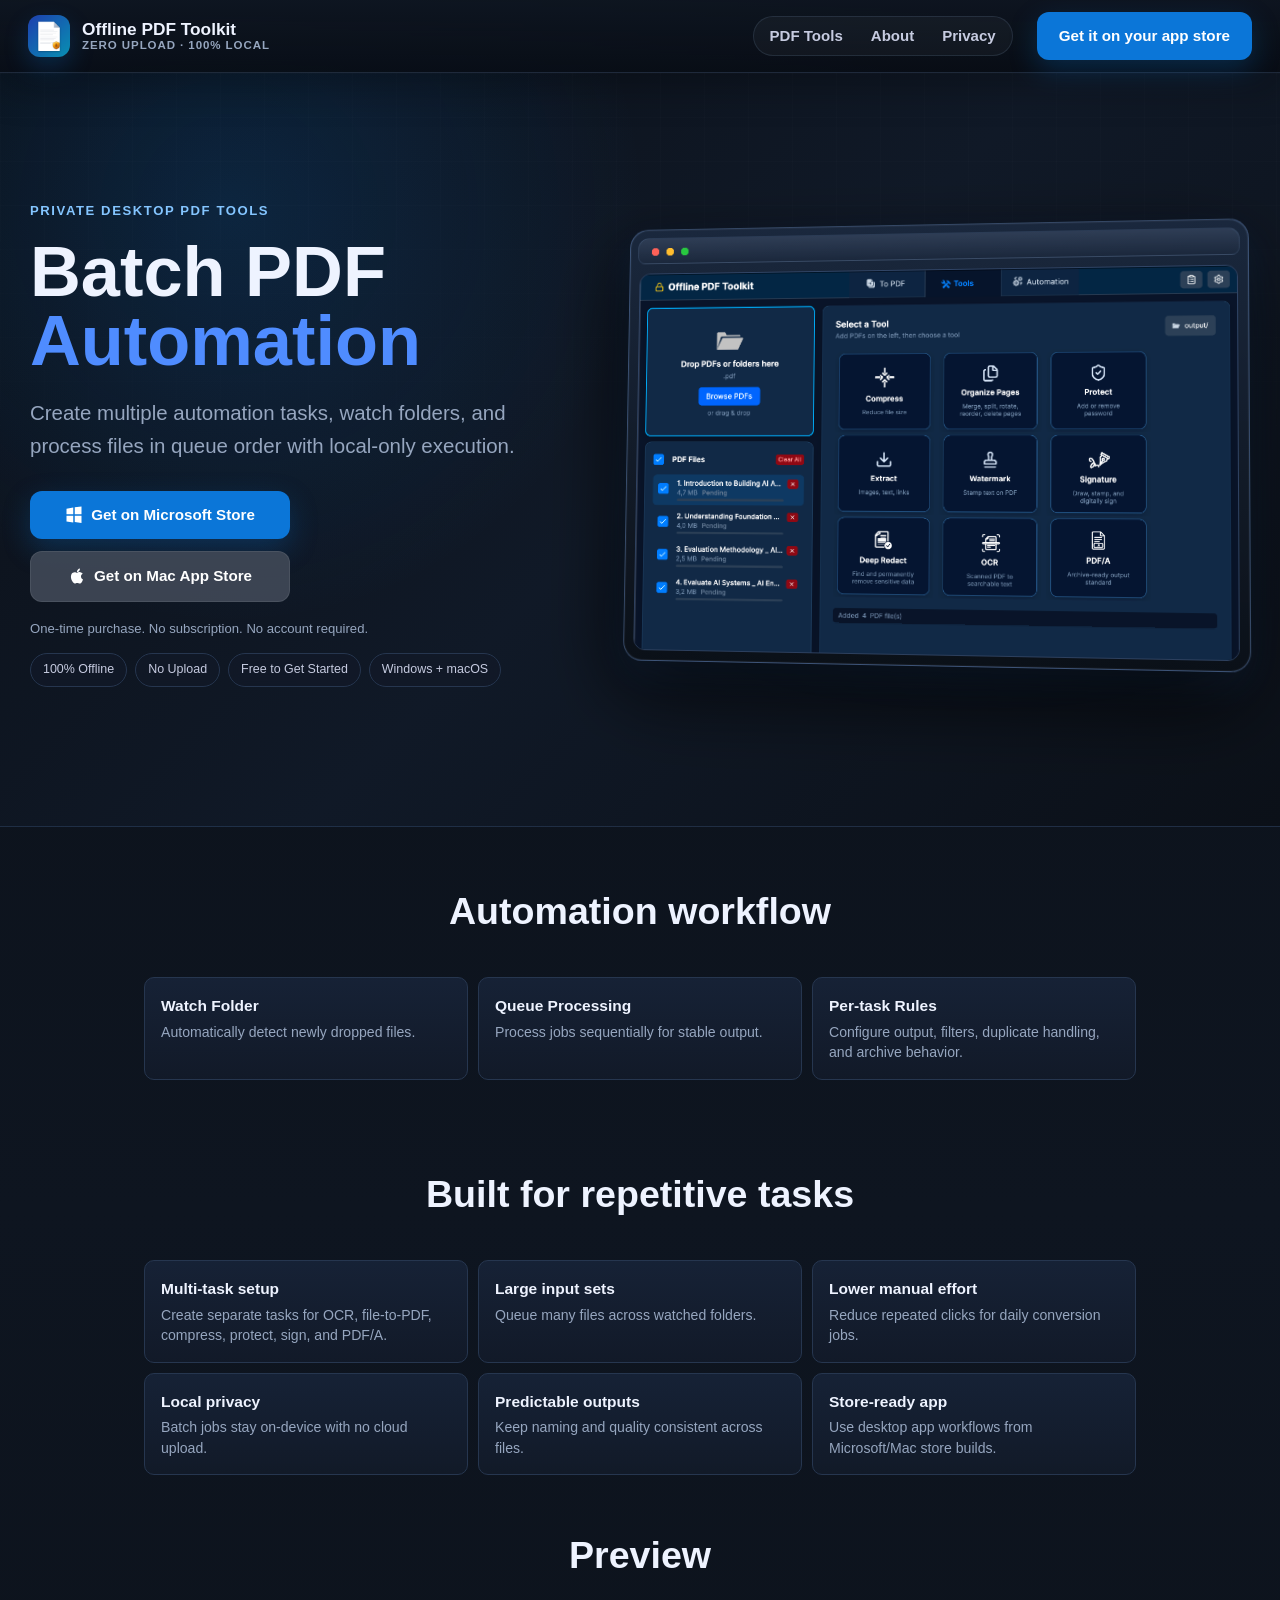
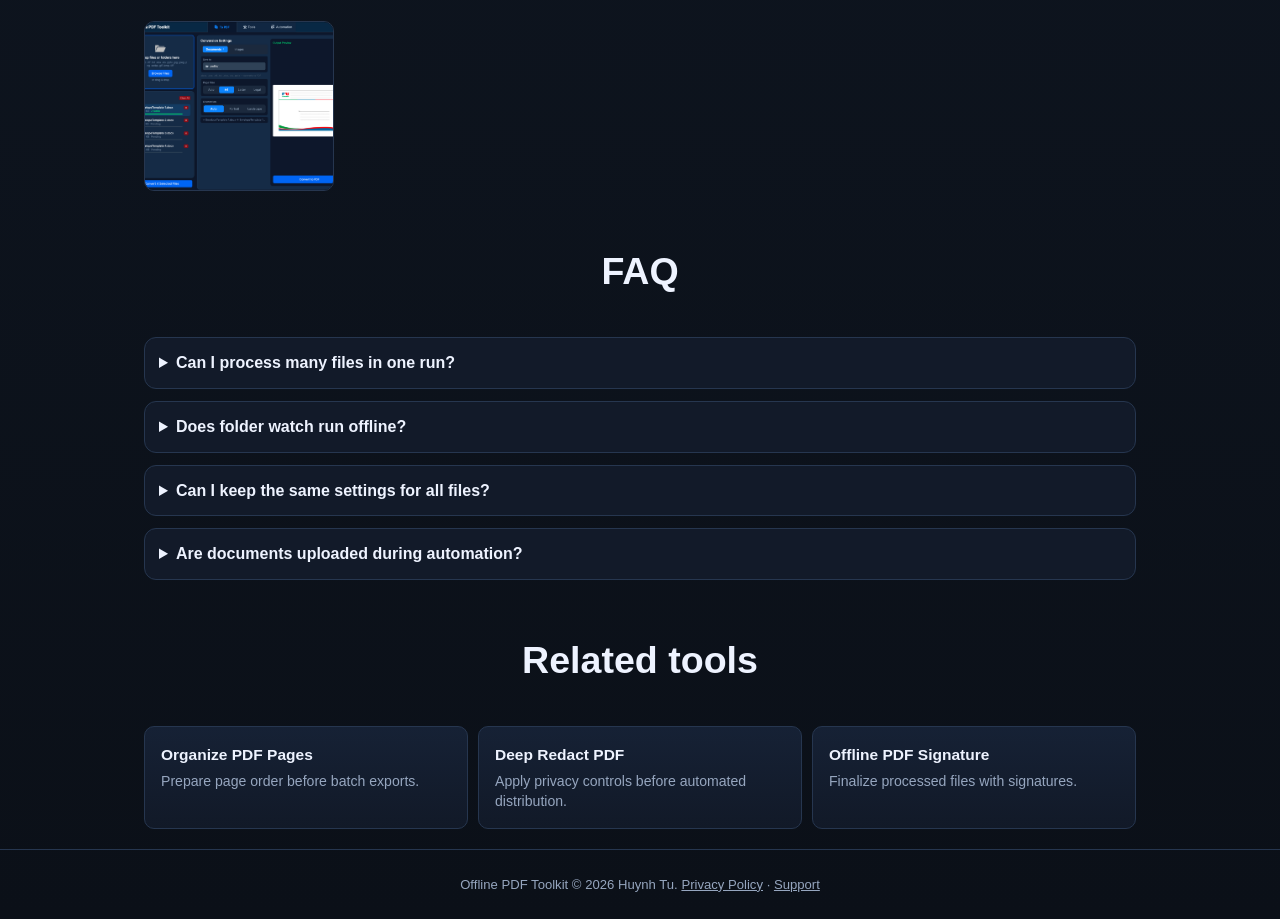
==== commit 8a1baf80: "Up to date" ====
--- a/batch-pdf-tools/index.html
+++ b/batch-pdf-tools/index.html
@@ -39,7 +39,41 @@
 </head>
 <body>
   <header class="site-header"><div class="site-header__inner"><a class="brand" href="/"><img src="../assets/icon.png" alt="Offline PDF Toolkit" /><span class="brand__text"><strong>Offline PDF Toolkit</strong><small>ZERO UPLOAD · 100% LOCAL</small></span></a><nav class="nav-links"><a href="../#tools">PDF Tools</a><a href="../support/">About</a><a href="../privacy/">Privacy</a></nav><a class="btn btn--win header-cta smart-store-link" href="https://apps.microsoft.com/detail/9N2R3LXXJN6P" data-win-url="https://apps.microsoft.com/detail/9N2R3LXXJN6P" data-mac-url="https://apps.apple.com/app/offline-pdf-toolkit/id6761170707" target="_blank" rel="noopener noreferrer">Get it on your app store</a></div></header>
-  <section class="hero"><img class="hero__icon" src="../assets/icon.png" alt="Offline PDF Toolkit icon" loading="lazy" /><h1 class="hero__title">Batch PDF <span>Automation</span></h1><p class="hero__sub">Create multiple automation tasks, watch folders, and process files in queue order with local-only execution.</p><div class="download-group" id="download"><a class="btn btn--win" href="https://apps.microsoft.com/detail/9N2R3LXXJN6P" target="_blank" rel="noopener noreferrer">Get on Microsoft Store</a><a class="btn btn--mac" href="https://apps.apple.com/app/offline-pdf-toolkit/id6761170707" target="_blank" rel="noopener noreferrer">Get it on Mac App Store</a></div></section>
+  <section class="hero">
+    <div class="hero__content">
+      <div class="hero__copy">
+        <div class="hero__eyebrow">Private desktop PDF tools</div>
+        <h1 class="hero__title">Batch PDF <span>Automation</span></h1>
+        <p class="hero__sub">Create multiple automation tasks, watch folders, and process files in queue order with local-only execution.</p>
+        <div class="download-group" id="download">
+          <a class="btn btn--win" href="https://apps.microsoft.com/detail/9N2R3LXXJN6P" target="_blank" rel="noopener noreferrer">
+            <svg width="18" height="18" viewBox="0 0 24 24" fill="currentColor" aria-hidden="true">
+              <path d="M2 3.5L11 2v9H2v-7.5zM13 1.8l9-1.3V11h-9V1.8zM2 13h9v9L2 20.7V13zM13 13h9v9.5l-9-1.3V13z"/>
+            </svg>
+            Get on Microsoft Store
+          </a>
+          <a class="btn btn--mac" href="https://apps.apple.com/app/offline-pdf-toolkit/id6761170707" target="_blank" rel="noopener noreferrer">
+            <svg width="18" height="18" viewBox="0 0 24 24" fill="currentColor" aria-hidden="true">
+              <path d="M18.71 19.5c-.83 1.24-1.71 2.45-3.05 2.47-1.34.03-1.77-.79-3.29-.79-1.53 0-2 .77-3.27.82-1.31.05-2.3-1.32-3.14-2.53C4.25 17 2.94 12.45 4.7 9.39c.87-1.52 2.43-2.48 4.12-2.51 1.28-.02 2.5.87 3.29.87.78 0 2.26-1.07 3.8-.91.65.03 2.47.26 3.64 1.98l-.09.06c-.22.15-2.18 1.27-2.16 3.8.03 3.02 2.65 4.03 2.68 4.04l-.07.28zM13 3.5c.73-.83 1.94-1.46 2.94-1.5.13 1.17-.34 2.35-1.04 3.19-.69.85-1.83 1.51-2.95 1.42-.15-1.15.41-2.35 1.05-3.11z"/>
+            </svg>
+            Get on Mac App Store
+          </a>
+        </div>
+        <p class="download-note">One-time purchase. No subscription. No account required.</p>
+        <div class="hero__chips" aria-label="Key benefits">
+          <span class="chip">100% Offline</span>
+          <span class="chip">No Upload</span>
+          <span class="chip">Free to Get Started</span>
+          <span class="chip">Windows + macOS</span>
+        </div>
+      </div>
+      <div class="hero__visual" aria-label="Offline PDF Toolkit app preview">
+        <div class="hero__frame">
+          <img src="../assets/screenshots/pic-raw-2.png" alt="Offline PDF Toolkit desktop app showing PDF tools" loading="eager" />
+        </div>
+      </div>
+    </div>
+  </section>
   <section class="section"><h2 class="section__title">Automation workflow</h2><div class="tools-grid"><article class="tool-item"><h4>Watch Folder</h4><p>Automatically detect newly dropped files.</p></article><article class="tool-item"><h4>Queue Processing</h4><p>Process jobs sequentially for stable output.</p></article><article class="tool-item"><h4>Per-task Rules</h4><p>Configure output, filters, duplicate handling, and archive behavior.</p></article></div></section>
 
   <section class="section section--tight">
--- a/assets/style.css
+++ b/assets/style.css
@@ -33,32 +33,38 @@
   position: sticky;
   top: 0;
   z-index: 50;
-  border-bottom: 1px solid var(--border);
-  background: rgba(11, 16, 24, 0.9);
-  backdrop-filter: blur(14px);
+  border-bottom: 1px solid rgba(90, 116, 154, 0.22);
+  background:
+    linear-gradient(180deg, rgba(14, 21, 32, 0.96), rgba(8, 13, 21, 0.9));
+  backdrop-filter: blur(18px);
+  box-shadow: 0 14px 38px rgba(0, 0, 0, 0.26);
 }
 
 .site-header__inner {
-  max-width: 1200px;
+  max-width: 1280px;
   margin: 0 auto;
-  height: 74px;
-  padding: 0 20px;
+  height: 72px;
+  padding: 0 28px;
   display: flex;
   align-items: center;
-  gap: 18px;
+  gap: 22px;
 }
 
 .brand {
   display: flex;
   align-items: center;
-  gap: 10px;
+  gap: 12px;
+  min-width: 0;
   text-decoration: none;
 }
 
 .brand img {
-  width: 36px;
-  height: 36px;
-  border-radius: 10px;
+  width: 42px;
+  height: 42px;
+  border-radius: 12px;
+  box-shadow:
+    0 10px 24px rgba(11, 118, 216, 0.24),
+    0 0 0 1px rgba(255, 255, 255, 0.1) inset;
 }
 
 .brand__text {
@@ -67,11 +73,14 @@
 }
 
 .brand__text strong {
-  font-size: 1.05rem;
+  font-size: 1.08rem;
+  letter-spacing: 0;
 }
 
 .brand__text small {
   font-size: 0.72rem;
+  font-weight: 700;
+  letter-spacing: 0.08em;
   color: var(--muted);
 }
 
@@ -79,19 +88,43 @@
   margin-left: auto;
   display: flex;
   align-items: center;
-  gap: 22px;
+  gap: 4px;
+  padding: 4px;
+  border: 1px solid rgba(126, 153, 194, 0.16);
+  border-radius: 999px;
+  background: rgba(255, 255, 255, 0.035);
 }
 
 .nav-links a {
   text-decoration: none;
   color: #c6cbe0;
-  font-size: 0.98rem;
+  padding: 7px 12px;
+  border-radius: 999px;
+  font-size: 0.94rem;
+  font-weight: 650;
+  line-height: 1;
+  transition: background-color 0.15s, color 0.15s;
+}
+
+.nav-links a:hover,
+.nav-links a:focus-visible {
+  color: #fff;
+  background: rgba(255, 255, 255, 0.08);
 }
 
 .header-cta {
-  margin-left: 10px;
+  margin-left: 2px;
   width: auto;
-  padding: 10px 16px;
+  min-height: 42px;
+  padding: 0 18px;
+  border-radius: 14px;
+  font-weight: 750;
+  white-space: nowrap;
+}
+
+.header-cta i {
+  font-size: 1rem;
+  line-height: 1;
 }
 
 /* ── Hero ───────────────────────────────────────────────── */
@@ -725,7 +758,12 @@
 
 @media (max-width: 900px) {
   .brand__text small { display: none; }
-  .nav-links { gap: 14px; }
+  .site-header__inner { padding: 0 20px; }
+  .nav-links {
+    gap: 2px;
+    padding: 3px;
+  }
+  .nav-links a { padding: 7px 10px; }
   .hero {
     min-height: auto;
     padding: 64px 20px 72px;
@@ -760,8 +798,23 @@
 @media (max-width: 700px) {
   .site-header__inner { height: 64px; padding: 0 14px; }
   .brand__text strong { font-size: 0.95rem; }
+  .brand img {
+    width: 36px;
+    height: 36px;
+    border-radius: 10px;
+  }
+  .nav-links {
+    display: none;
+  }
   .nav-links a { display: none; }
-  .header-cta { margin-left: auto; }
+  .header-cta {
+    margin-left: auto;
+    min-height: 38px;
+    width: auto;
+    padding: 0 13px;
+    border-radius: 12px;
+    font-size: 0.9rem;
+  }
   .tool-showcase {
     grid-template-columns: 1fr;
     gap: 20px;
@@ -777,6 +830,8 @@
 
 @media (max-width: 480px) {
   .btn { width: 100%; justify-content: center; }
+  .site-header .btn { width: auto; }
+  .brand__text { display: none; }
   .download-group { flex-direction: column; align-items: center; }
   .hero {
     padding-top: 44px;
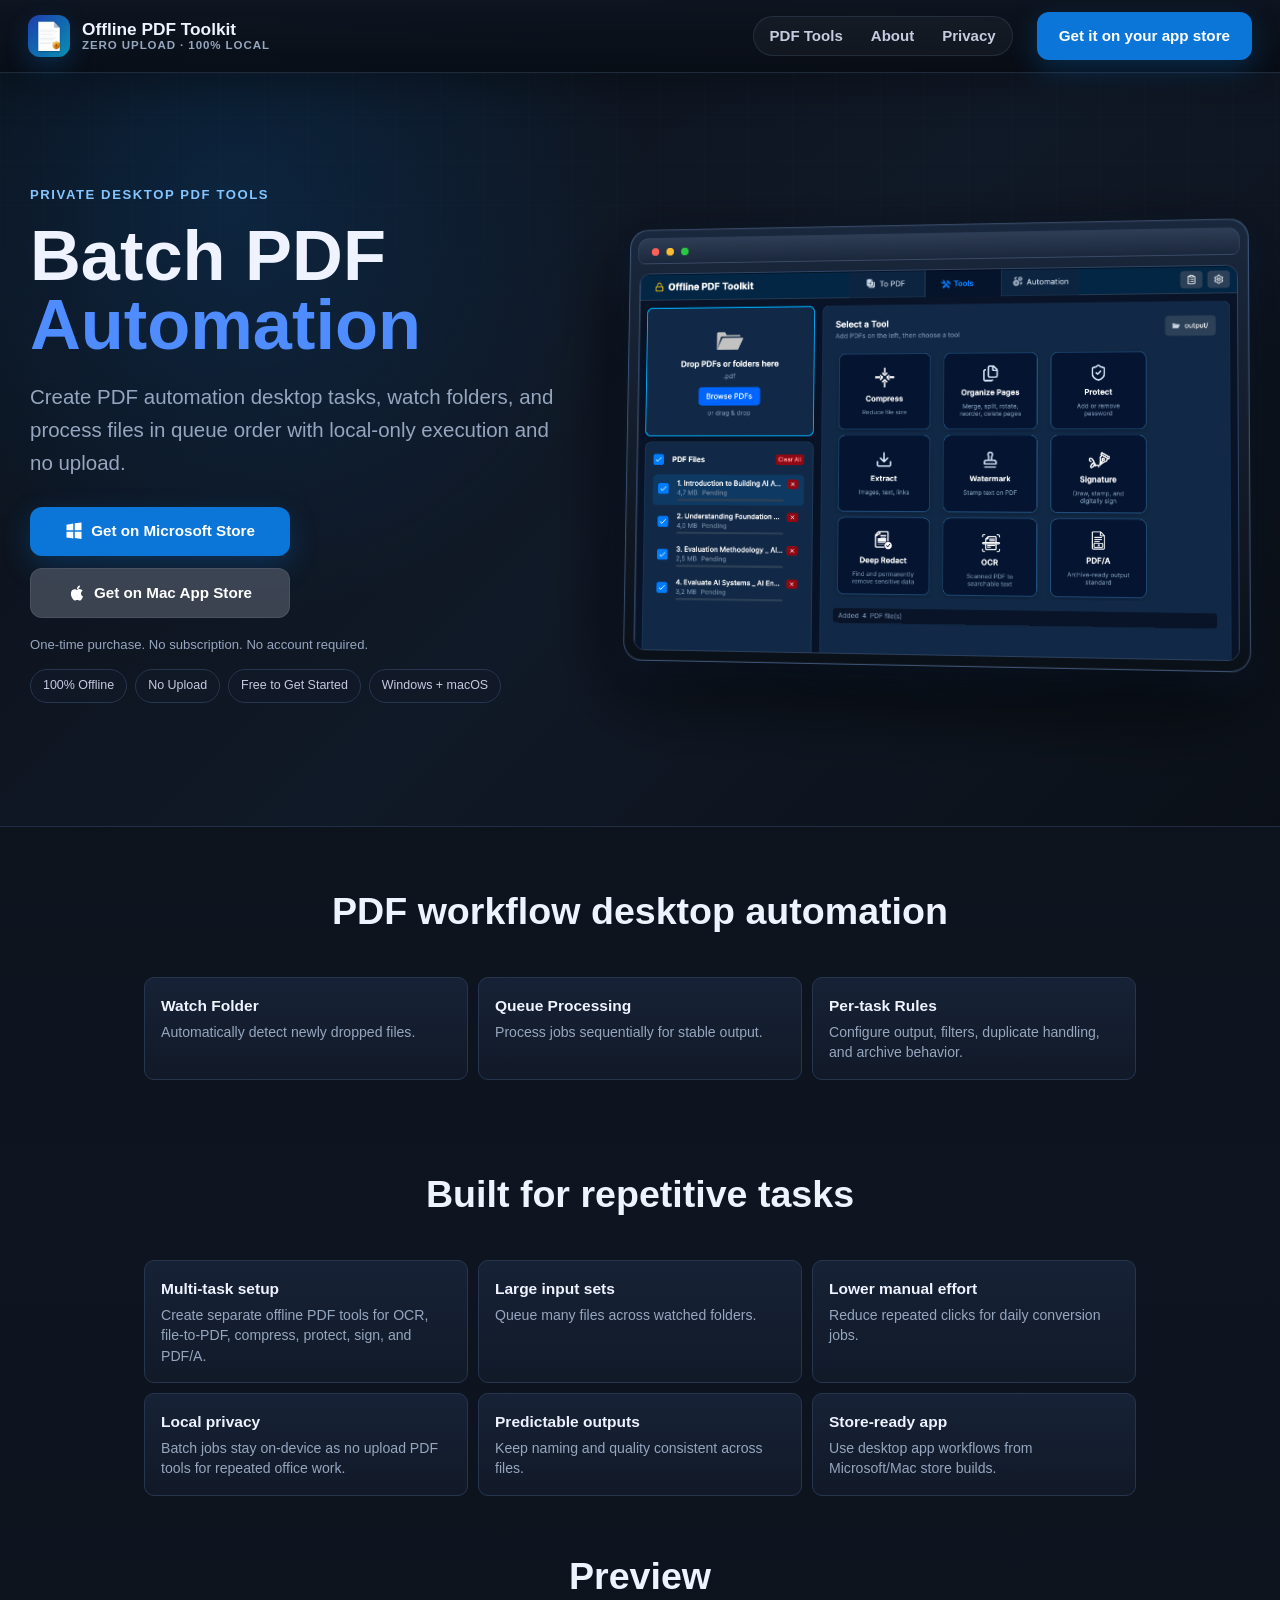
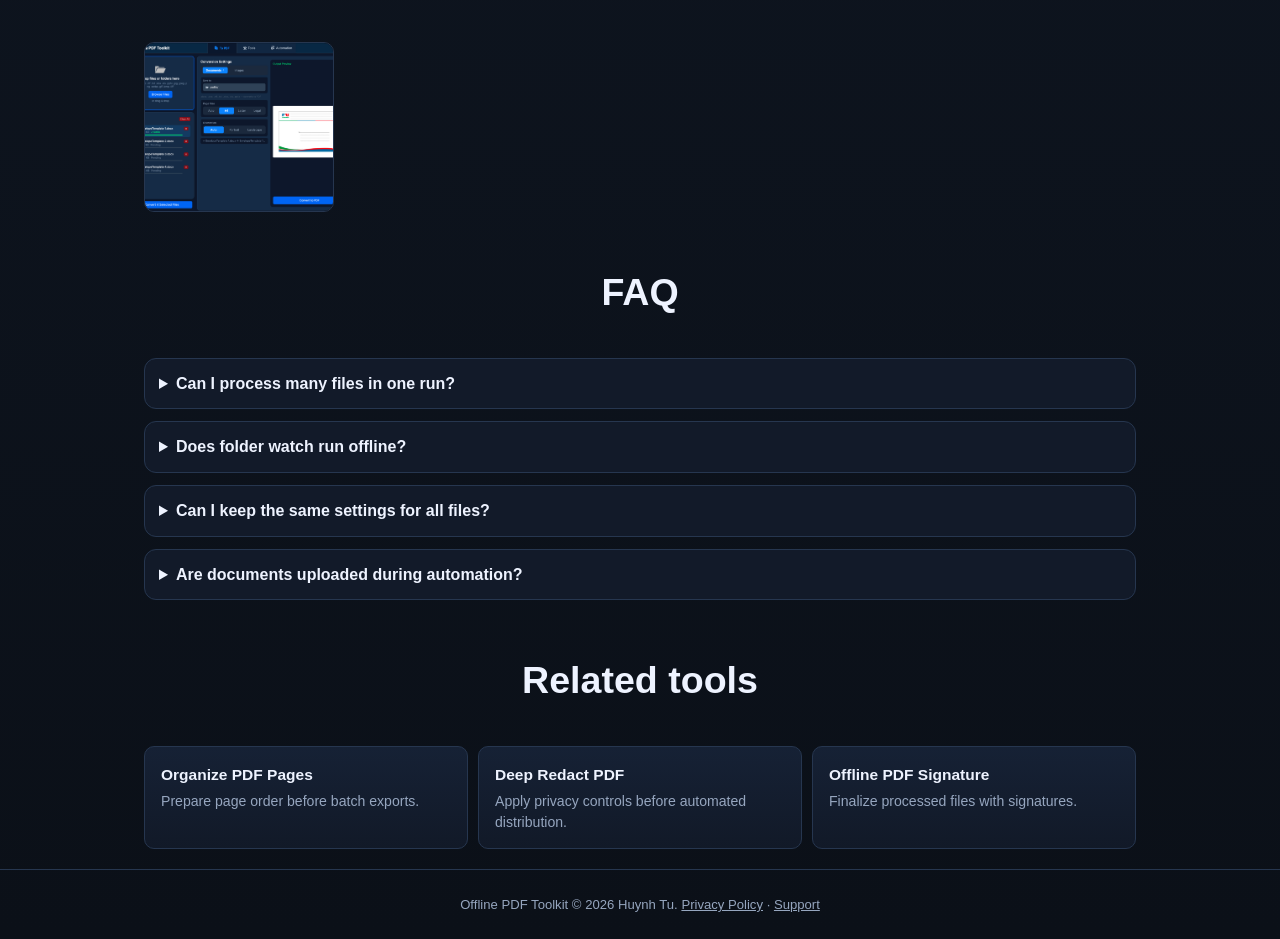
==== commit 76ca9124: "Up to date" ====
--- a/batch-pdf-tools/index.html
+++ b/batch-pdf-tools/index.html
@@ -3,22 +3,22 @@
 <head>
   <meta charset="UTF-8" />
   <meta name="viewport" content="width=device-width, initial-scale=1.0" />
-  <title>Batch PDF Automation Offline | Queue, Watch Folder, Multi-Task</title>
-  <meta name="description" content="Run offline PDF automation with multiple tasks, watch folders, queue processing, and consistent output rules." />
+  <title>PDF Automation Desktop Offline | Batch PDF Tools &amp; Workflow</title>
+  <meta name="description" content="PDF automation desktop app for offline batch PDF tools, watched folders, queue processing, OCR, conversion, and no-upload PDF workflow desktop tasks." />
   <meta name="robots" content="index, follow, max-image-preview:large" />
   <link rel="canonical" href="https://offlinepdf.app/batch-pdf-tools/" />
   <link rel="alternate" hreflang="en" href="https://offlinepdf.app/batch-pdf-tools/" />
   <link rel="alternate" hreflang="x-default" href="https://offlinepdf.app/batch-pdf-tools/" />
   <meta property="og:type" content="website" />
-  <meta property="og:title" content="Batch PDF Automation Offline" />
-  <meta property="og:description" content="Automate multi-task PDF workflows with local queue processing and folder watch." />
+  <meta property="og:title" content="PDF Automation Desktop Offline" />
+  <meta property="og:description" content="Automate no-upload PDF workflows with local queue processing, watched folders, conversion, OCR, and archive tasks." />
   <meta property="og:url" content="https://offlinepdf.app/batch-pdf-tools/" />
   <meta property="og:image" content="https://offlinepdf.app/assets/screenshots/pic-raw-1.png" />
   <meta property="og:image:width" content="1200" />
   <meta property="og:image:height" content="630" />
   <meta name="twitter:card" content="summary_large_image" />
-  <meta name="twitter:title" content="Batch PDF Automation Offline" />
-  <meta name="twitter:description" content="Automate multi-task PDF workflows with local queue processing and folder watch." />
+  <meta name="twitter:title" content="PDF Automation Desktop Offline" />
+  <meta name="twitter:description" content="Automate local PDF workflow desktop tasks with queue processing and watched folders." />
   <meta name="twitter:image" content="https://offlinepdf.app/assets/screenshots/pic-raw-1.png" />
   <link rel="icon" href="../assets/icon.png" />
   <link rel="apple-touch-icon" href="../assets/icon.png" />
@@ -44,7 +44,7 @@
       <div class="hero__copy">
         <div class="hero__eyebrow">Private desktop PDF tools</div>
         <h1 class="hero__title">Batch PDF <span>Automation</span></h1>
-        <p class="hero__sub">Create multiple automation tasks, watch folders, and process files in queue order with local-only execution.</p>
+        <p class="hero__sub">Create PDF automation desktop tasks, watch folders, and process files in queue order with local-only execution and no upload.</p>
         <div class="download-group" id="download">
           <a class="btn btn--win" href="https://apps.microsoft.com/detail/9N2R3LXXJN6P" target="_blank" rel="noopener noreferrer">
             <svg width="18" height="18" viewBox="0 0 24 24" fill="currentColor" aria-hidden="true">
@@ -74,15 +74,15 @@
       </div>
     </div>
   </section>
-  <section class="section"><h2 class="section__title">Automation workflow</h2><div class="tools-grid"><article class="tool-item"><h4>Watch Folder</h4><p>Automatically detect newly dropped files.</p></article><article class="tool-item"><h4>Queue Processing</h4><p>Process jobs sequentially for stable output.</p></article><article class="tool-item"><h4>Per-task Rules</h4><p>Configure output, filters, duplicate handling, and archive behavior.</p></article></div></section>
+  <section class="section"><h2 class="section__title">PDF workflow desktop automation</h2><div class="tools-grid"><article class="tool-item"><h4>Watch Folder</h4><p>Automatically detect newly dropped files.</p></article><article class="tool-item"><h4>Queue Processing</h4><p>Process jobs sequentially for stable output.</p></article><article class="tool-item"><h4>Per-task Rules</h4><p>Configure output, filters, duplicate handling, and archive behavior.</p></article></div></section>
 
   <section class="section section--tight">
     <h2 class="section__title">Built for repetitive tasks</h2>
     <div class="tools-grid">
-      <article class="tool-item"><h4>Multi-task setup</h4><p>Create separate tasks for OCR, file-to-PDF, compress, protect, sign, and PDF/A.</p></article>
+      <article class="tool-item"><h4>Multi-task setup</h4><p>Create separate offline PDF tools for OCR, file-to-PDF, compress, protect, sign, and PDF/A.</p></article>
       <article class="tool-item"><h4>Large input sets</h4><p>Queue many files across watched folders.</p></article>
       <article class="tool-item"><h4>Lower manual effort</h4><p>Reduce repeated clicks for daily conversion jobs.</p></article>
-      <article class="tool-item"><h4>Local privacy</h4><p>Batch jobs stay on-device with no cloud upload.</p></article>
+      <article class="tool-item"><h4>Local privacy</h4><p>Batch jobs stay on-device as no upload PDF tools for repeated office work.</p></article>
       <article class="tool-item"><h4>Predictable outputs</h4><p>Keep naming and quality consistent across files.</p></article>
       <article class="tool-item"><h4>Store-ready app</h4><p>Use desktop app workflows from Microsoft/Mac store builds.</p></article>
     </div>
